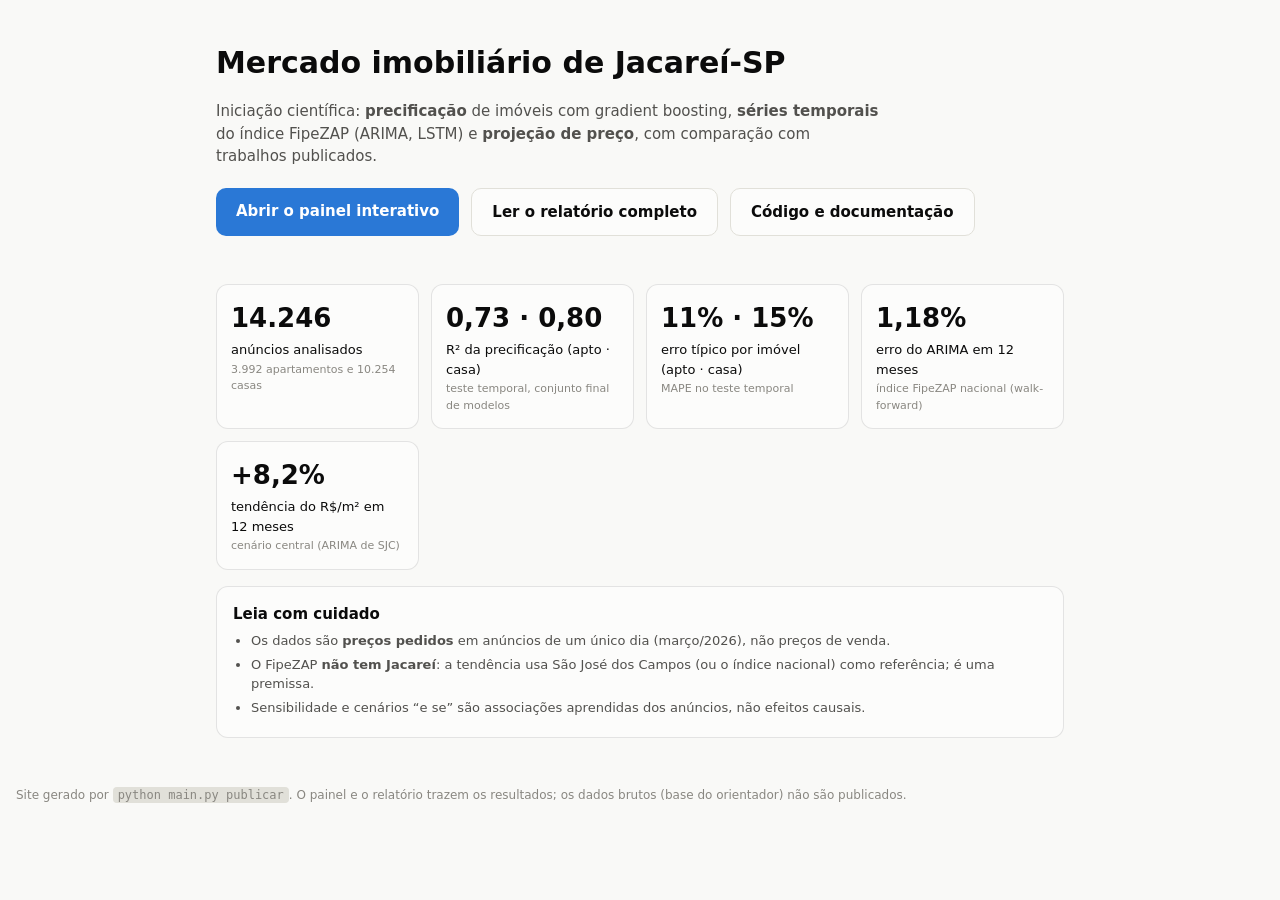
==== site/index.html @ b03b43f9 "feat: sensibilidade, painel interativo, relatorio automatico, prever, verificar e site para GitHub P" ====
<!doctype html><html lang="pt-BR"><head><meta charset="utf-8"><meta name="viewport" content="width=device-width,initial-scale=1">
<title>Mercado imobiliário de Jacareí-SP — iniciação científica</title>
<meta name="description" content="Análise e previsão do mercado imobiliário de Jacareí-SP: precificação de imóveis, séries temporais do índice FipeZAP e projeção de preço."><meta property="og:title" content="Mercado imobiliário de Jacareí-SP"><meta property="og:description" content="Análise e previsão do mercado imobiliário de Jacareí-SP: precificação de imóveis, séries temporais do índice FipeZAP e projeção de preço.">
<style>
:root{color-scheme:light;--bg:#f9f9f7;--card:#fcfcfb;--ink:#0b0b0b;--ink2:#52514e;--muted:#898781;--line:#e1e0d9;--axis:#c3c2b7;--acc:#2a78d6;--ring:rgba(11,11,11,.10)}
@media (prefers-color-scheme:dark){:root:where(:not([data-theme="light"])){color-scheme:dark;--bg:#0d0d0d;--card:#1a1a19;--ink:#fff;--ink2:#c3c2b7;--muted:#898781;--line:#2c2c2a;--axis:#383835;--acc:#3987e5;--ring:rgba(255,255,255,.10)}}
:root[data-theme="dark"]{color-scheme:dark;--bg:#0d0d0d;--card:#1a1a19;--ink:#fff;--ink2:#c3c2b7;--muted:#898781;--line:#2c2c2a;--axis:#383835;--acc:#3987e5;--ring:rgba(255,255,255,.10)}
*{box-sizing:border-box}body{margin:0;background:var(--bg);color:var(--ink);font:15px/1.5 system-ui,-apple-system,"Segoe UI",sans-serif}
header{padding:20px 16px 8px;max-width:1280px;margin:0 auto;display:flex;gap:16px;align-items:flex-start;justify-content:space-between}
h1{font-size:22px;margin:0 0 4px}.sub{color:var(--ink2);margin:0;font-size:14px}
#tema{border:1px solid var(--line);background:var(--card);color:var(--ink);border-radius:8px;padding:6px 12px;cursor:pointer;font:inherit;font-size:13px}
nav{position:sticky;top:0;z-index:5;background:var(--bg);border-bottom:1px solid var(--line)}
.abas{max-width:1280px;margin:0 auto;padding:0 16px;display:flex;gap:4px;overflow-x:auto}
.aba{border:0;background:none;color:var(--ink2);padding:12px 14px;cursor:pointer;font:inherit;font-weight:500;border-bottom:2px solid transparent;white-space:nowrap}
.aba:hover{color:var(--ink)}.aba[aria-selected="true"]{color:var(--ink);border-bottom-color:var(--acc)}
main{max-width:1280px;margin:0 auto;padding:20px 16px 48px}
.painel{display:none}.painel.ativo{display:block}h2{font-size:18px;margin:0 0 4px}.resumo{color:var(--ink2);margin:0 0 16px;max-width:80ch}
.grade{display:grid;grid-template-columns:repeat(2,minmax(0,1fr));gap:16px}.cheia{grid-column:1/-1}
.cartao{background:var(--card);border:1px solid var(--ring);border-radius:12px;padding:16px;min-width:0}
.corpo{overflow:hidden;max-width:100%}.cartao h3{font-size:15px;margin:0 0 6px}.texto{color:var(--ink2);font-size:13px;margin:0 0 10px}.fonte{color:var(--muted);font-size:11px;margin:8px 0 0}
.aviso{color:var(--ink2);border-left:3px solid #fab219;padding-left:10px;font-size:13px}.nota{color:var(--muted);font-size:12px;margin:10px 0 0}
.segmentos{display:flex;gap:6px;margin:0 0 8px;flex-wrap:wrap}.seg{border:1px solid var(--line);background:none;color:var(--ink2);border-radius:999px;padding:4px 12px;cursor:pointer;font:inherit;font-size:13px}
.seg.ativo{background:var(--acc);border-color:var(--acc);color:#fff}
.kpis{display:grid;grid-template-columns:repeat(auto-fit,minmax(190px,1fr));gap:12px;margin-bottom:16px}
.kpi{background:var(--card);border:1px solid var(--ring);border-radius:12px;padding:14px}.kpi-v{font-size:26px;font-weight:600}.kpi-r{font-size:13px;margin-top:2px}.kpi-n{color:var(--muted);font-size:11px;margin-top:2px}
.lista{margin:0;padding-left:18px;color:var(--ink2);font-size:13px}.lista li{margin:4px 0}code{background:var(--line);padding:1px 5px;border-radius:4px;font-size:12px}
.rolagem{overflow-x:auto}table{border-collapse:collapse;width:100%;font-size:13px}th,td{text-align:left;padding:7px 10px;border-bottom:1px solid var(--line)}th{color:var(--ink2);font-weight:600}
header .acoes{display:flex;gap:8px;flex-wrap:wrap;justify-content:flex-end}.link{border:1px solid var(--line);background:var(--card);color:var(--ink);border-radius:8px;padding:6px 12px;font-size:13px;text-decoration:none}.link:hover{border-color:var(--acc)}
footer{max-width:1280px;margin:0 auto;padding:0 16px 32px;color:var(--muted);font-size:12px}footer a{color:var(--acc)}
@media (max-width:800px){.grade{grid-template-columns:minmax(0,1fr)}header{flex-direction:column}}

.hero{max-width:880px;margin:0 auto;padding:40px 16px 8px}.hero h1{font-size:30px}.hero p{color:var(--ink2);max-width:70ch}
.botoes{display:flex;gap:12px;flex-wrap:wrap;margin:20px 0}.botao{background:var(--acc);color:#fff;border-radius:10px;padding:12px 20px;text-decoration:none;font-weight:600}
.botao.sec{background:var(--card);color:var(--ink);border:1px solid var(--line)}</style></head><body>
<div class="hero"><h1>Mercado imobiliário de Jacareí-SP</h1>
<p>Iniciação científica: <b>precificação</b> de imóveis com gradient boosting, <b>séries temporais</b> do índice FipeZAP (ARIMA, LSTM) e <b>projeção de preço</b>, com comparação com trabalhos publicados.</p>
<div class="botoes"><a class="botao" href="painel.html">Abrir o painel interativo</a><a class="botao sec" href="relatorio.html">Ler o relatório completo</a><a class="botao sec" href="https://github.com/Pedrocs50/imob-analytics">Código e documentação</a></div></div>
<main style="max-width:880px"><div class="kpis"><div class="kpi"><div class="kpi-v">14.246</div><div class="kpi-r">anúncios analisados</div><div class="kpi-n">3.992 apartamentos e 10.254 casas</div></div><div class="kpi"><div class="kpi-v">0,73 · 0,80</div><div class="kpi-r">R² da precificação (apto · casa)</div><div class="kpi-n">teste temporal, conjunto final de modelos</div></div><div class="kpi"><div class="kpi-v">11% · 15%</div><div class="kpi-r">erro típico por imóvel (apto · casa)</div><div class="kpi-n">MAPE no teste temporal</div></div><div class="kpi"><div class="kpi-v">1,18%</div><div class="kpi-r">erro do ARIMA em 12 meses</div><div class="kpi-n">índice FipeZAP nacional (walk-forward)</div></div><div class="kpi"><div class="kpi-v">+8,2%</div><div class="kpi-r">tendência do R$/m² em 12 meses</div><div class="kpi-n">cenário central (ARIMA de SJC)</div></div></div>
<section class="cartao"><h3>Leia com cuidado</h3><ul class="lista">
<li>Os dados são <b>preços pedidos</b> em anúncios de um único dia (março/2026), não preços de venda.</li>
<li>O FipeZAP <b>não tem Jacareí</b>: a tendência usa São José dos Campos (ou o índice nacional) como referência; é uma premissa.</li>
<li>Sensibilidade e cenários “e se” são associações aprendidas dos anúncios, não efeitos causais.</li></ul></section></main>
<footer>Site gerado por <code>python main.py publicar</code>. O painel e o relatório trazem os resultados; os dados brutos (base do orientador) não são publicados.</footer></body></html>
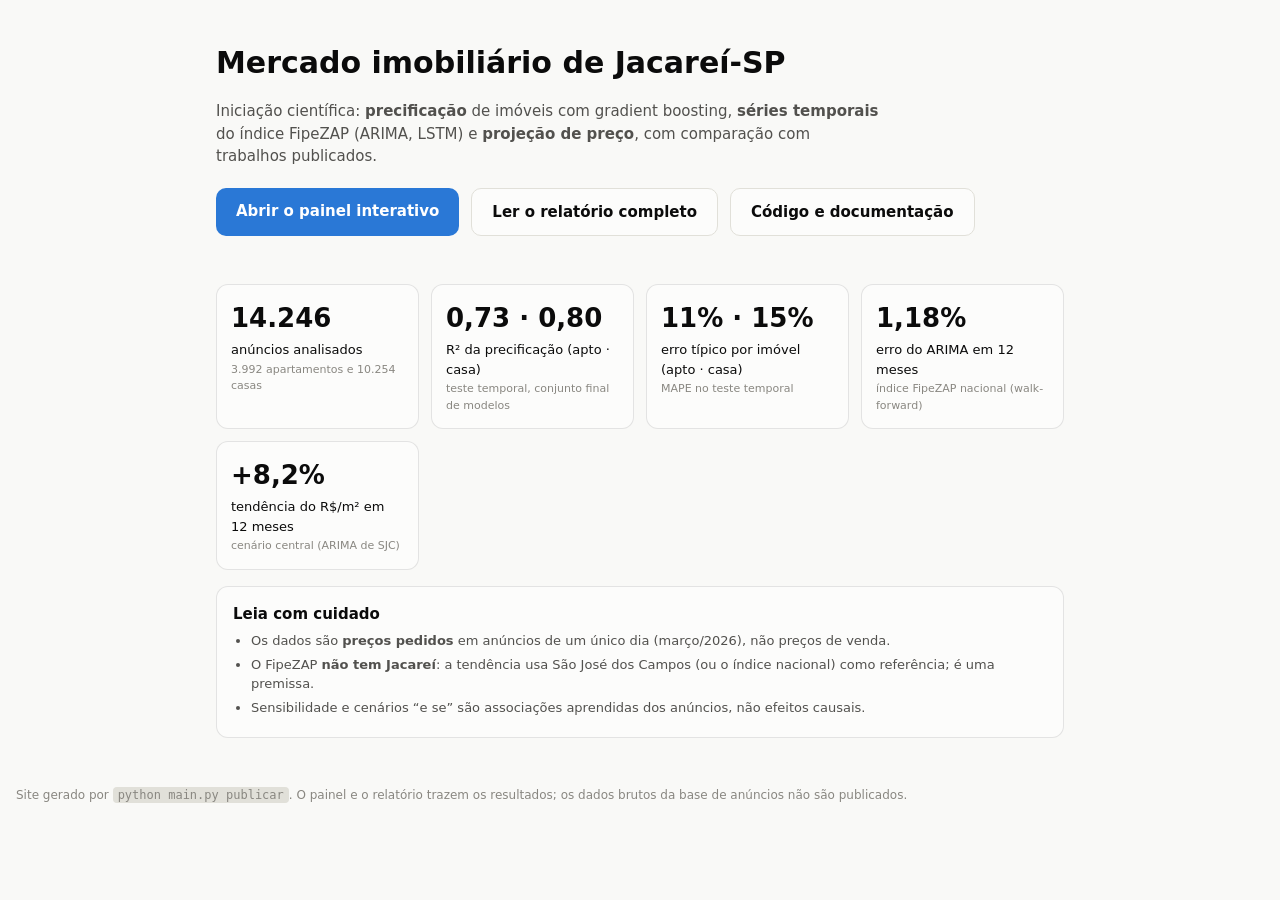
==== commit 42eda7a1: "docs: apresentacao no README com link do site e textos neutros" ====
--- a/site/index.html
+++ b/site/index.html
@@ -40,4 +40,4 @@
 <li>Os dados são <b>preços pedidos</b> em anúncios de um único dia (março/2026), não preços de venda.</li>
 <li>O FipeZAP <b>não tem Jacareí</b>: a tendência usa São José dos Campos (ou o índice nacional) como referência; é uma premissa.</li>
 <li>Sensibilidade e cenários “e se” são associações aprendidas dos anúncios, não efeitos causais.</li></ul></section></main>
-<footer>Site gerado por <code>python main.py publicar</code>. O painel e o relatório trazem os resultados; os dados brutos (base do orientador) não são publicados.</footer></body></html>+<footer>Site gerado por <code>python main.py publicar</code>. O painel e o relatório trazem os resultados; os dados brutos da base de anúncios não são publicados.</footer></body></html>
